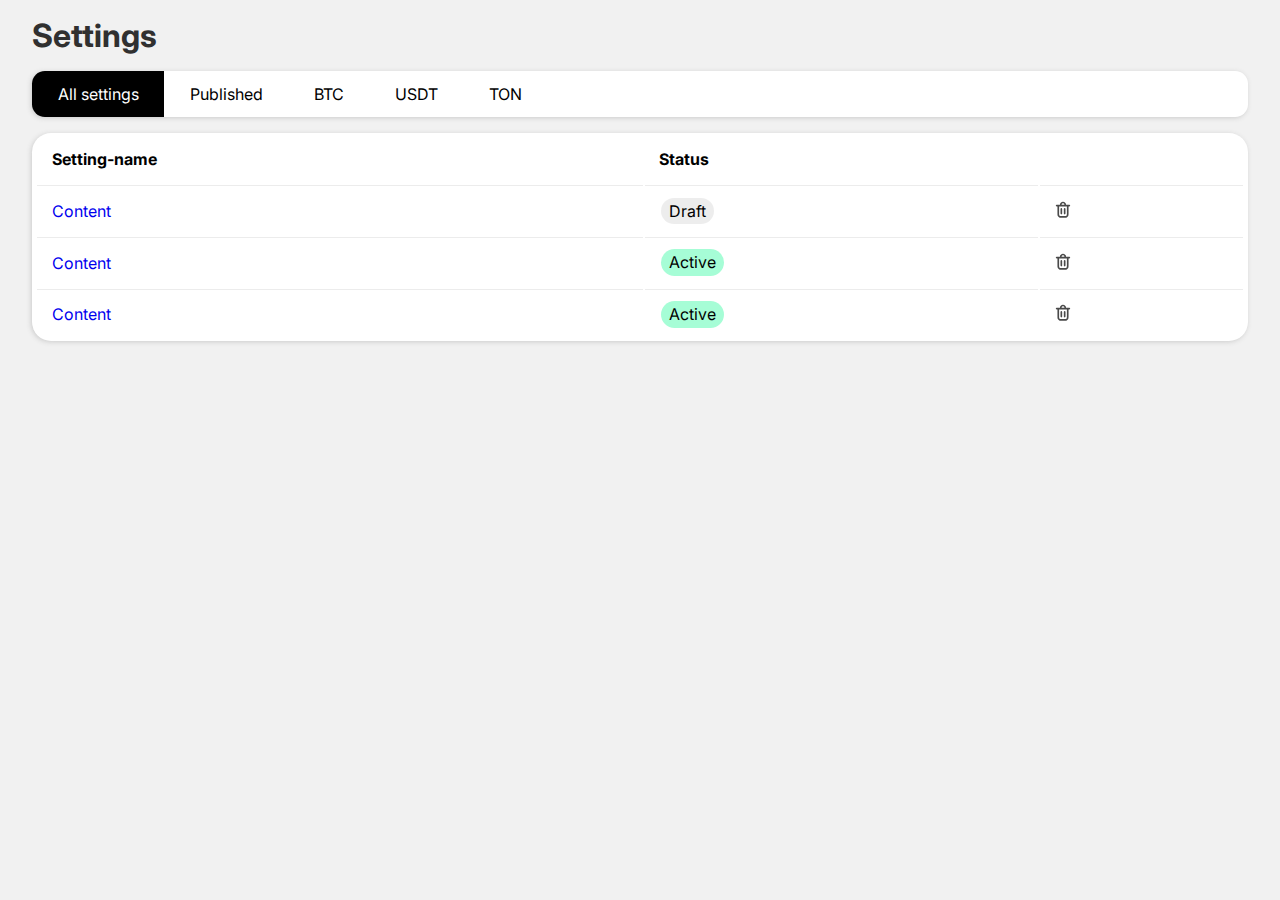
==== index.html @ bea87621 "name3" ====
<!DOCTYPE html>
<html lang="en">
<head>
    <meta charset="UTF-8">
    <meta name="viewport" content="width=device-width, initial-scale=1.0">
    <link rel="stylesheet" href="assets/CSS/main.css">
    <link rel="preconnect" href="https://fonts.googleapis.com">
    <link rel="preconnect" href="https://fonts.gstatic.com" crossorigin>
    <link href="https://fonts.googleapis.com/css2?family=Inter:ital,opsz,wght@0,14..32,100..900;1,14..32,100..900&display=swap" rel="stylesheet">
    
    <title>Shopify</title>
</head>

<body>

    <h1 class="settings">Settings</h1>
    <section class="container">
        <div class="menu">
            <input type="radio" id="btn_all" name="menu" class="menu_radio" checked>
            <label for="btn_all" class="menu_button">All settings</label>
        
            <input type="radio" id="btn_published" name="menu" class="menu_radio">
            <label for="btn_published" class="menu_button">Published</label>
        
            <input type="radio" id="btn_btc" name="menu" class="menu_radio">
            <label for="btn_btc" class="menu_button">BTC</label>
        
            <input type="radio" id="btn_usdt" name="menu" class="menu_radio">
            <label for="btn_usdt" class="menu_button">USDT</label>
        
            <input type="radio" id="btn_ton" name="menu" class="menu_radio">
            <label for="btn_ton" class="menu_button">TON</label>
        </div>
        
        <table class="table">
            <thead>
                <tr>
                <div class="s_n">
                    <th>Setting-name</th>
                    <th>Status</th>
                </div>
                </tr>
            </thead>
            <tbody>
                <tr>
                    <td class="content">
                        <a class="content_link" href="settings-page.html">Content</a>
                    </td>
                    <td class="status">
                        <div>Draft</div>
                    </td>
                    <td>
                        <img class="trash" src="assets/icons/Trash.svg" alt="Delete">
                    </td>
                </tr>
                <tr>
                    <td class="content">
                        <a class="content_link" href="#">Content</a>
                    </td>
                    <td class="status st_active">
                        <div>Active</div>
                    </td>
                    <td>
                        <img class="trash" src="assets/icons/Trash.svg" alt="Delete">
                    </td>
                </tr>
                <tr>
                    <td class="content">
                        <a class="content_link" href="#">Content</a>
                    </td>
                    <td class="status st_active">
                        <div>Active</div>
                    </td>
                    <td>
                        <img class="trash" src="assets/icons/Trash.svg" alt="Delete">
                    </td>
                </tr>
            </tbody>
        </table>
    </section>
</body>
</html>
---- assets/CSS/main.css ----
@charset "UTF-8";
* {
  padding: 0px;
  margin: 0px;
  border: none;
}

*,
*::before,
*::after {
  box-sizing: border-box;
}

/* Links */
a, a:link, a:visited {
  text-decoration: none;
}

a:hover {
  text-decoration: none;
}

/* Common */
aside, nav, footer, header, section, main {
  display: block;
}

h1, h2, h3, h4, h5, h6, p {
  font-size: inherit;
  font-weight: inherit;
}

ul, ul li {
  list-style: none;
}

img {
  vertical-align: top;
}

img, svg {
  height: auto;
}

address {
  font-style: normal;
}

/* Form */
input, textarea, button, select {
  font-family: inherit;
  font-size: inherit;
  color: inherit;
  background-color: transparent;
}

input::-ms-clear {
  display: none;
}

button, input[type=submit] {
  display: inline-block;
  box-shadow: none;
  background-color: transparent;
  background: none;
  cursor: pointer;
}

input:focus, input:active,
button:focus, button:active {
  outline: none;
}

button::-moz-focus-inner {
  padding: 0;
  border: 0;
}

label {
  cursor: pointer;
}

legend {
  display: block;
}

button {
  background: none;
  border: none;
}

/* Медиа-запросы для экранов до 768px */
/* Медиа-запросы для экранов до 480px */
@media (max-width: 480px) {
  .formulas_s {
    margin: 1.4rem 0.8rem !important;
    border-radius: 0.5rem !important;
  }
  .formulas {
    min-width: 22rem !important;
    border-radius: 0.5rem !important;
  }
  .text_input {
    margin: 1rem !important;
    border-radius: 0.5rem !important;
  }
  .menu {
    flex-direction: column;
    width: 100%;
  }
  .link_to_pr {
    justify-content: center;
    width: 100%;
    padding: 0.8rem 1rem;
    background-color: white;
    align-items: center;
    flex-direction: column;
  }
  .link_to_pr a {
    align-items: center;
    text-align: center;
  }
  .link_to_pr div {
    text-align: center;
    background-color: rgba(0, 250, 137, 0.349);
    width: 100%;
    padding: 0.5rem;
  }
  .menu_button:last-child {
    border-bottom-left-radius: 0.8rem;
    border-bottom-right-radius: 0.8rem;
  }
  .menu_radio:first-child + .menu_button {
    border-top-right-radius: 0.8rem !important;
    border-bottom-left-radius: 0 !important;
  }
  .menu_button {
    padding: 0.5rem 0.8rem;
    width: 100%;
    text-align: center;
  }
  .container1 {
    margin: 0 !important;
    padding: 1rem !important;
    display: flex;
    justify-content: center;
    align-items: center;
    flex-direction: column !important;
    gap: 1rem;
  }
  .container1 .buttons {
    flex-direction: column;
    width: 100%;
  }
  .container1 .buttons button {
    border-radius: 0 !important;
    width: 100%;
    padding: 0.4rem;
  }
  .container1 .buttons button:last-child {
    border-bottom-left-radius: 2rem !important;
    border-bottom-right-radius: 2rem !important;
  }
  .flex_0 {
    flex-direction: column !important;
    margin: 1rem !important;
    gap: 0 !important;
  }
  .flex_0 .Formula_sq {
    margin: 0.5rem 0;
    border-radius: 0.5rem !important;
  }
  .flex_0 .Containers_with_books_2 {
    width: 100%;
    gap: 0;
  }
  .buttons_list {
    flex-direction: column;
  }
  .buttons_list button {
    border-radius: 0.5rem !important;
  }
}
body {
  background: #F1F1F1;
  font-family: "Inter";
  margin: 1rem;
}

h1 {
  color: #303030;
  font-size: 2rem;
}

.trash, .pen:hover, .discard:hover, .create_formula:hover, .save:hover {
  cursor: pointer;
}

/* 
-------------------------------------------------------------------
filter-page
-------------------------------------------------------------------
 */
.status {
  padding: 0.5rem;
}

.status div {
  display: inline;
  background-color: rgba(196, 196, 196, 0.3);
  padding: 0.2rem 0.5rem;
  border-radius: 1.2rem;
  margin-left: 0.5rem;
}

.st_active div {
  background-color: rgba(0, 250, 137, 0.349);
}

.settings {
  font-weight: bold;
  margin-top: 2rem;
  font-size: 2rem;
  margin: 1rem;
}

.container {
  margin: 1rem;
}

.table {
  background-color: white;
  border-radius: 1.2rem;
  box-shadow: -1px 1px 5px rgb(204, 204, 204);
  padding: 0 0.2rem;
  width: 100%;
  text-align: left;
  margin: 1rem 0;
  border-color: 1px solid rgba(196, 196, 196, 0.3294117647);
}
.table td {
  border-top: 1px solid rgba(196, 196, 196, 0.3294117647);
}

th, td {
  padding: 0.9rem;
}

.menu {
  background-color: white;
  width: 100%;
  display: flex;
  margin: 1rem 0;
  border-radius: 0.8rem;
  box-shadow: -1px 1px 5px rgb(204, 204, 204);
}

.menu_button {
  padding: 0.8rem 1.6rem;
}

.menu_button:hover {
  background-color: rgba(3, 110, 30, 0.61);
  color: white;
  transition: 0.25s;
}

.menu_button:active {
  background-color: rgba(7, 94, 66, 0.393);
  color: white;
  transition: 0;
}

.menu_radio {
  display: none;
}

.menu_radio:checked + .menu_button {
  background-color: black;
  color: white;
}

.menu_radio:first-child + .menu_button {
  border-radius: 0.8rem;
  border-bottom-right-radius: 0;
  border-top-right-radius: 0;
}

/* 
-------------------------------------------------------------------
settings-page
-------------------------------------------------------------------
*/
.container1 {
  display: flex;
  padding: 1.6rem;
  flex-direction: row;
}

.buttons {
  text-align: right;
  display: flex;
  gap: 0.5rem;
  margin: 0 0.8rem;
}

.link_to_pr {
  text-align: left;
  display: flex;
  flex: 1;
  font-size: 1.1rem;
  margin: 0 1rem;
  gap: 0.8rem;
}

.text_input {
  background-color: white;
  border-radius: 1.2rem;
  box-shadow: -1px 1px 5px rgb(204, 204, 204);
  max-width: 100%;
  padding: 0.8rem;
  margin: 2rem;
  margin-top: 0;
}

.text_i {
  border-collapse: collapse;
  border: 1px solid rgba(196, 196, 196, 0.3294117647);
  padding: 0.6rem;
  border-radius: 0.8rem;
}

.text_i_article {
  color: #303030;
  font-size: 1.2rem;
  margin: 0 0 0.8rem 0;
}

.text_input_lol {
  width: 100%;
}

.discard, .create_formula, .save {
  box-shadow: -1px 1px 5px rgba(229, 229, 229, 0.649);
  display: flex;
  justify-content: center;
  align-items: center;
  font-size: 1.4rem;
  font-weight: bold;
}

.discard {
  background-color: white;
  padding: 0.2rem 0.8rem;
  border-radius: 0.8rem;
}

.discard:hover {
  background-color: #bef2ff;
}

.create_formula {
  background-color: rgb(25, 25, 25);
  padding: 0.2rem 1.2rem;
  border-radius: 0.8rem;
  color: white;
}

.save {
  background-color: rgb(221, 221, 221);
  color: rgb(156, 156, 156);
  padding: 0.2rem 0.8rem;
  border-radius: 0.8rem;
}

.formulas {
  background-color: white;
  border-radius: 1.2rem;
  box-shadow: -1px 1px 5px rgb(204, 204, 204);
  display: flex;
  justify-content: center;
  align-items: center;
  margin: 0 auto;
  min-height: 26rem;
  min-width: 18rem;
  max-width: 40vw;
  height: 44vh;
  flex-direction: column;
  gap: 0.8rem;
}

.t_1 {
  margin: 0 0.5rem;
  font-size: 1.1rem;
  font-weight: bold;
  text-align: center;
}

.b_0 {
  box-shadow: -1px 1px 5px rgba(229, 229, 229, 0.649);
  background-color: rgb(25, 25, 25);
  color: white;
  font-weight: bold;
  padding: 0.4rem;
  width: 2.2rem;
  border-radius: 0.5rem;
}

.image_0 {
  min-height: 10rem;
  height: 23.6vh;
}

.formulas_s {
  background-color: white;
  border-radius: 1.2rem;
  box-shadow: -1px 1px 5px rgb(204, 204, 204);
  padding: 1rem;
  max-width: 100%;
  background-color: white;
  border-radius: 2rem;
  margin: 1.4rem 2.2rem;
}

.table_formulas {
  width: 100%;
  padding: 0.5rem;
  text-align: left;
  font-size: 1rem;
}

.formulas_article {
  font-weight: bold;
  font-size: 2rem;
}

/* 
-------------------------------------------------------------------
formulas-page
-------------------------------------------------------------------
*/
.flex_0 {
  display: flex;
  align-items: flex-start;
  gap: 2.2rem;
  margin: 2rem;
}

.Formula_sq {
  background-color: white;
  border-radius: 1.2rem;
  box-shadow: -1px 1px 5px rgb(204, 204, 204);
  padding: 2rem 1.2rem;
  width: 100%;
}

.Containers_with_books_1 {
  display: flex;
  flex: 1.4;
}

.Containers_with_books_2 {
  display: flex;
  flex: 1;
  flex-direction: column;
  gap: 2.2rem;
}

.article_of_sq {
  margin-bottom: 0.2rem;
}

.t_1_0 {
  margin-bottom: 0.8rem;
}

.t_2_0 {
  margin-top: 0.2rem;
  margin-bottom: 0.85rem;
}

.search_0 {
  border: 1px solid #a5a5a5;
  padding: 0.5rem;
  border-radius: 0.8rem;
  display: flex;
  gap: 0.5rem;
}

.book_container {
  border: 1px solid #a5a5a5;
  padding: 0.9rem;
  display: flex;
  border-radius: 1.2rem;
  flex-direction: column;
  margin-top: 1.6rem;
}

.book_content {
  display: flex;
  gap: 0.8rem;
  padding: 1.1rem;
  border-bottom: 1px solid #d3d3d3;
}

.book_icon {
  border-radius: 0.8rem;
  border: 1px solid #d3d3d3;
}

.book_content_title {
  font-size: 1.1rem;
  font-weight: bold;
  align-self: center;
}

.books_content .book_content:last-child {
  border: none;
}

.book_save_button {
  box-shadow: -1px 1px 5px rgba(229, 229, 229, 0.649);
  display: flex;
  justify-content: center;
  align-items: center;
  width: 100%;
  padding: 0.5rem;
  background-color: rgb(25, 25, 25);
  color: white;
  border-radius: 0.8rem;
}

.books_content {
  overflow: auto;
  max-height: 19rem;
  margin: 0.2rem 0;
}

.checkboxes_list {
  display: flex;
  flex-direction: column;
  align-items: flex-start;
  padding: 0.9rem;
}

.search_0_1 {
  margin: 2rem 0.8rem;
  margin-bottom: 0;
}

.checkbox_square {
  width: 100%;
  display: flex;
  border-bottom: 1px solid #d3d3d3;
}
.checkbox_square .book_content {
  border-bottom: none;
}

.buttons_list {
  width: 100%;
  display: flex;
  gap: 0.2rem;
}

.book_cancel_button {
  box-shadow: -1px 1px 5px rgba(229, 229, 229, 0.649);
  display: flex;
  justify-content: center;
  align-items: center;
  width: 100%;
  background-color: white;
  color: black;
  padding: 0.3rem;
  border-radius: 0.8rem;
  border: 1px solid #d3d3d3;
}

.checkbox_square:last-child {
  border: none;
}

.checkbox_some {
  display: flex;
  flex-direction: column;
  width: 100%;
  border-bottom: 1px solid #d3d3d3;
}

.checkbox_some .checkbox_square {
  padding-left: 2.4rem;
  border: none;
}

.checkbox_some .checkbox_square:first-child {
  padding-left: 0;
}

.checkbox_some:last-child {
  border: none;
}

.checkbox_some .checkbox_square .book_content {
  padding: 0.8rem;
}

.div_with_selected_checkbox {
  display: flex;
  gap: 0.8rem;
  visibility: hidden;
}
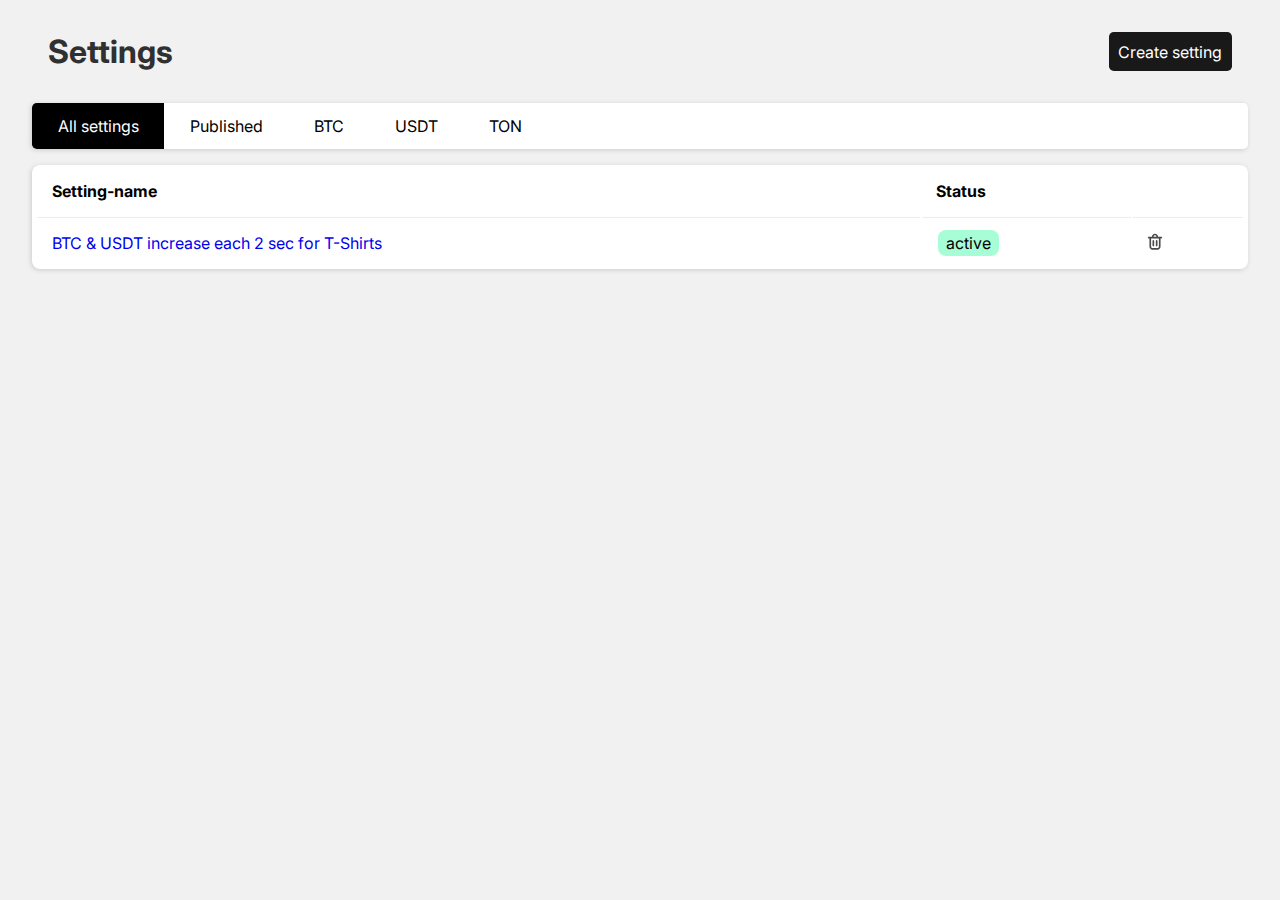
==== commit 31e48fc8: "name5" ====
--- a/index.html
+++ b/index.html
@@ -13,8 +13,15 @@
 
 <body>
 
-    <h1 class="settings">Settings</h1>
     <section class="container">
+        <div class="nav">
+            <h1 class="settings">Settings</h1>
+            <div class="header-controls">
+                <a href="setting.html" class="btn-primary btn" aria-controls="create-setting">
+                    Create setting
+                </a>
+            </div>
+        </div>
         <div class="menu">
             <input type="radio" id="btn_all" name="menu" class="menu_radio" checked>
             <label for="btn_all" class="menu_button">All settings</label>
@@ -31,8 +38,15 @@
             <input type="radio" id="btn_ton" name="menu" class="menu_radio">
             <label for="btn_ton" class="menu_button">TON</label>
         </div>
-        
-        <table class="table">
+
+        <div class="empty-state setting_em">
+            <div class="image"><img class="image_0" src="assets/icons/Illustration.svg" alt="EMPTY"></div>
+            <div class="t_1">Oopsie, seems that you have no settings yet</div>
+            <div class="t_2">Create your first setting!</div>
+            <a href="setting.html" class="b_0 btn-primary" aria-controls="create-setting">+</a>
+        </div>
+        <!-- shablon -->
+        <table class="table settings-table">
             <thead>
                 <tr>
                 <div class="s_n">
@@ -41,42 +55,185 @@
                 </div>
                 </tr>
             </thead>
-            <tbody>
-                <tr>
+            <tbody class="settings-list">
+                <tr class="setting-line hidden" id="setting-line-template">
                     <td class="content">
-                        <a class="content_link" href="settings-page.html">Content</a>
+                        <a class="content_link setting-link" href="setting.html">
+                            2 sec for T-Shirts
+                        </a>
                     </td>
                     <td class="status">
-                        <div>Draft</div>
+                        <div class="st_active status-badge setting-status-badge ">active</div>
                     </td>
                     <td>
-                        <img class="trash" src="assets/icons/Trash.svg" alt="Delete">
-                    </td>
-                </tr>
-                <tr>
-                    <td class="content">
-                        <a class="content_link" href="#">Content</a>
-                    </td>
-                    <td class="status st_active">
-                        <div>Active</div>
-                    </td>
-                    <td>
-                        <img class="trash" src="assets/icons/Trash.svg" alt="Delete">
-                    </td>
-                </tr>
-                <tr>
-                    <td class="content">
-                        <a class="content_link" href="#">Content</a>
-                    </td>
-                    <td class="status st_active">
-                        <div>Active</div>
-                    </td>
-                    <td>
-                        <img class="trash" src="assets/icons/Trash.svg" alt="Delete">
+                        <img class="trash" src="assets/icons/Trash.svg" alt="Delete" aria-controls="create-remove">
                     </td>
                 </tr>
             </tbody>
         </table>
     </section>
+    <script type="application/json" id="state">
+        {
+            "currencies": [
+                {
+                    "id": 1,
+                    "title": "BTC",
+                    "value": 0.0001
+                },
+                {
+                    "id": 2,
+                    "title": "USDT",
+                    "value": 1
+                }
+            ],
+            "settings": [
+                {
+                    "id": 1,
+                    "title": "BTC & USDT increase each 2 sec for T-Shirts",
+                    "status": "active",
+                    "formulas": [
+                        {
+                            "id": 1,
+                            "title": "BTC in used for T-Shirts",
+                            "formula": "X * Y",
+                            "frequency": 2000,
+                            "currency": "BTC",
+                            "targets": {
+                                "collectionsIds": [
+                                    1,
+                                    2
+                                ],
+                                "products": [
+                                    {
+                                        "id": 1,
+                                        "variantsIds": [
+                                            1,
+                                            2
+                                        ]
+                                    }
+                                ]
+                            }
+                        },
+                        {
+                            "id": 1,
+                            "title": "USDT in used for hoodies",
+                            "formula": "X + Y",
+                            "frequency": 2000,
+                            "currency": "USDT",
+                            "targets": {
+                                "collectionsIds": [
+                                    3,
+                                    4
+                                ],
+                                "products": [
+                                    {
+                                        "id": 3,
+                                        "variants": [
+                                            1,
+                                            2,
+                                            3
+                                        ]
+                                    }
+                                ]
+                            }
+                        }
+                    ]
+                }
+            ],
+            "collections": [
+                {
+                    "id": 1,
+                    "title": "T-Shirts"
+                },
+                {
+                    "id": 2,
+                    "title": "Hoodies"
+                },
+                {
+                    "id": 3,
+                    "title": "Socks"
+                },
+                {
+                    "id": 4,
+                    "title": "Caps"
+                }
+            ],
+            "products": [
+                {
+                    "id": 1,
+                    "title": "Product 1",
+                    "price": 11,
+                    "variants": [
+                        {
+                            "id": 1,
+                            "title": "Black",
+                            "price": 11
+                        },
+                        {
+                            "id": 2,
+                            "title": "Red",
+                            "price": 12
+                        },
+                        {
+                            "id": 3,
+                            "title": "White",
+                            "price": 13
+                        }
+                    ]
+                },
+                {
+                    "id": 2,
+                    "title": "Product 2",
+                    "price": 15,
+                    "variants": []
+                },
+                {
+                    "id": 3,
+                    "title": "Product 3",
+                    "price": 20.99,
+                    "variants": [
+                        {
+                            "id": 1,
+                            "title": "Black",
+                            "price": 29.99
+                        },
+                        {
+                            "id": 2,
+                            "title": "Red",
+                            "price": 20.99
+                        },
+                        {
+                            "id": 3,
+                            "title": "White",
+                            "price": 29.99
+                        }
+                    ]
+                },
+                {
+                    "id": 4,
+                    "title": "Product 4",
+                    "price": 50,
+                    "variants": [
+                        {
+                            "id": 1,
+                            "title": "XXL",
+                            "price": 55.99
+                        },
+                        {
+                            "id": 2,
+                            "title": "XL",
+                            "price": 51.99
+                        },
+                        {
+                            "id": 3,
+                            "title": "L",
+                            "price": 50
+                        }
+                    ]
+                }
+            ]
+        }        
+    </script>
+    <script src="./assets/src/scripts/settings-page.js"></script>
 </body>
 </html>--- a/assets/CSS/main.css
+++ b/assets/CSS/main.css
@@ -127,11 +127,11 @@
     padding: 0.5rem;
   }
   .menu_button:last-child {
-    border-bottom-left-radius: 0.8rem;
-    border-bottom-right-radius: 0.8rem;
+    border-bottom-left-radius: 0.3rem;
+    border-bottom-right-radius: 0.3rem;
   }
   .menu_radio:first-child + .menu_button {
-    border-top-right-radius: 0.8rem !important;
+    border-top-right-radius: 0.3rem !important;
     border-bottom-left-radius: 0 !important;
   }
   .menu_button {
@@ -209,12 +209,12 @@
   display: inline;
   background-color: rgba(196, 196, 196, 0.3);
   padding: 0.2rem 0.5rem;
-  border-radius: 1.2rem;
+  border-radius: 0.5rem;
   margin-left: 0.5rem;
 }
 
-.st_active div {
-  background-color: rgba(0, 250, 137, 0.349);
+.st_active {
+  background-color: rgba(0, 250, 137, 0.349) !important;
 }
 
 .settings {
@@ -230,7 +230,7 @@
 
 .table {
   background-color: white;
-  border-radius: 1.2rem;
+  border-radius: 0.5rem;
   box-shadow: -1px 1px 5px rgb(204, 204, 204);
   padding: 0 0.2rem;
   width: 100%;
@@ -251,7 +251,7 @@
   width: 100%;
   display: flex;
   margin: 1rem 0;
-  border-radius: 0.8rem;
+  border-radius: 0.3rem;
   box-shadow: -1px 1px 5px rgb(204, 204, 204);
 }
 
@@ -281,7 +281,7 @@
 }
 
 .menu_radio:first-child + .menu_button {
-  border-radius: 0.8rem;
+  border-radius: 0.3rem;
   border-bottom-right-radius: 0;
   border-top-right-radius: 0;
 }
@@ -315,7 +315,7 @@
 
 .text_input {
   background-color: white;
-  border-radius: 1.2rem;
+  border-radius: 0.5rem;
   box-shadow: -1px 1px 5px rgb(204, 204, 204);
   max-width: 100%;
   padding: 0.8rem;
@@ -327,7 +327,7 @@
   border-collapse: collapse;
   border: 1px solid rgba(196, 196, 196, 0.3294117647);
   padding: 0.6rem;
-  border-radius: 0.8rem;
+  border-radius: 0.3rem;
 }
 
 .text_i_article {
@@ -352,7 +352,7 @@
 .discard {
   background-color: white;
   padding: 0.2rem 0.8rem;
-  border-radius: 0.8rem;
+  border-radius: 0.3rem;
 }
 
 .discard:hover {
@@ -362,7 +362,7 @@
 .create_formula {
   background-color: rgb(25, 25, 25);
   padding: 0.2rem 1.2rem;
-  border-radius: 0.8rem;
+  border-radius: 0.3rem;
   color: white;
 }
 
@@ -370,12 +370,12 @@
   background-color: rgb(221, 221, 221);
   color: rgb(156, 156, 156);
   padding: 0.2rem 0.8rem;
-  border-radius: 0.8rem;
-}
-
-.formulas {
-  background-color: white;
-  border-radius: 1.2rem;
+  border-radius: 0.3rem;
+}
+
+.empty-state {
+  background-color: white;
+  border-radius: 0.5rem;
   box-shadow: -1px 1px 5px rgb(204, 204, 204);
   display: flex;
   justify-content: center;
@@ -398,6 +398,9 @@
 
 .b_0 {
   box-shadow: -1px 1px 5px rgba(229, 229, 229, 0.649);
+  display: flex;
+  justify-content: center;
+  align-items: center;
   background-color: rgb(25, 25, 25);
   color: white;
   font-weight: bold;
@@ -413,7 +416,7 @@
 
 .formulas_s {
   background-color: white;
-  border-radius: 1.2rem;
+  border-radius: 0.5rem;
   box-shadow: -1px 1px 5px rgb(204, 204, 204);
   padding: 1rem;
   max-width: 100%;
@@ -448,7 +451,7 @@
 
 .Formula_sq {
   background-color: white;
-  border-radius: 1.2rem;
+  border-radius: 0.5rem;
   box-shadow: -1px 1px 5px rgb(204, 204, 204);
   padding: 2rem 1.2rem;
   width: 100%;
@@ -482,7 +485,7 @@
 .search_0 {
   border: 1px solid #a5a5a5;
   padding: 0.5rem;
-  border-radius: 0.8rem;
+  border-radius: 0.3rem;
   display: flex;
   gap: 0.5rem;
 }
@@ -491,7 +494,7 @@
   border: 1px solid #a5a5a5;
   padding: 0.9rem;
   display: flex;
-  border-radius: 1.2rem;
+  border-radius: 0.5rem;
   flex-direction: column;
   margin-top: 1.6rem;
 }
@@ -504,7 +507,7 @@
 }
 
 .book_icon {
-  border-radius: 0.8rem;
+  border-radius: 0.3rem;
   border: 1px solid #d3d3d3;
 }
 
@@ -527,7 +530,7 @@
   padding: 0.5rem;
   background-color: rgb(25, 25, 25);
   color: white;
-  border-radius: 0.8rem;
+  border-radius: 0.3rem;
 }
 
 .books_content {
@@ -572,7 +575,7 @@
   background-color: white;
   color: black;
   padding: 0.3rem;
-  border-radius: 0.8rem;
+  border-radius: 0.3rem;
   border: 1px solid #d3d3d3;
 }
 
@@ -608,4 +611,33 @@
   display: flex;
   gap: 0.8rem;
   visibility: hidden;
+}
+
+.nav {
+  display: flex;
+  justify-content: space-between;
+  align-items: center;
+}
+
+.btn-primary {
+  padding: 0.6rem;
+  background-color: rgb(25, 25, 25);
+  color: white;
+  margin-right: 1rem;
+  border-radius: 0.3rem;
+}
+
+.shablon {
+  display: none;
+}
+
+.setting_em {
+  min-height: 26rem;
+  min-width: 18rem;
+  max-width: 50vw;
+  height: 64vh;
+}
+
+.hidden {
+  display: none;
 }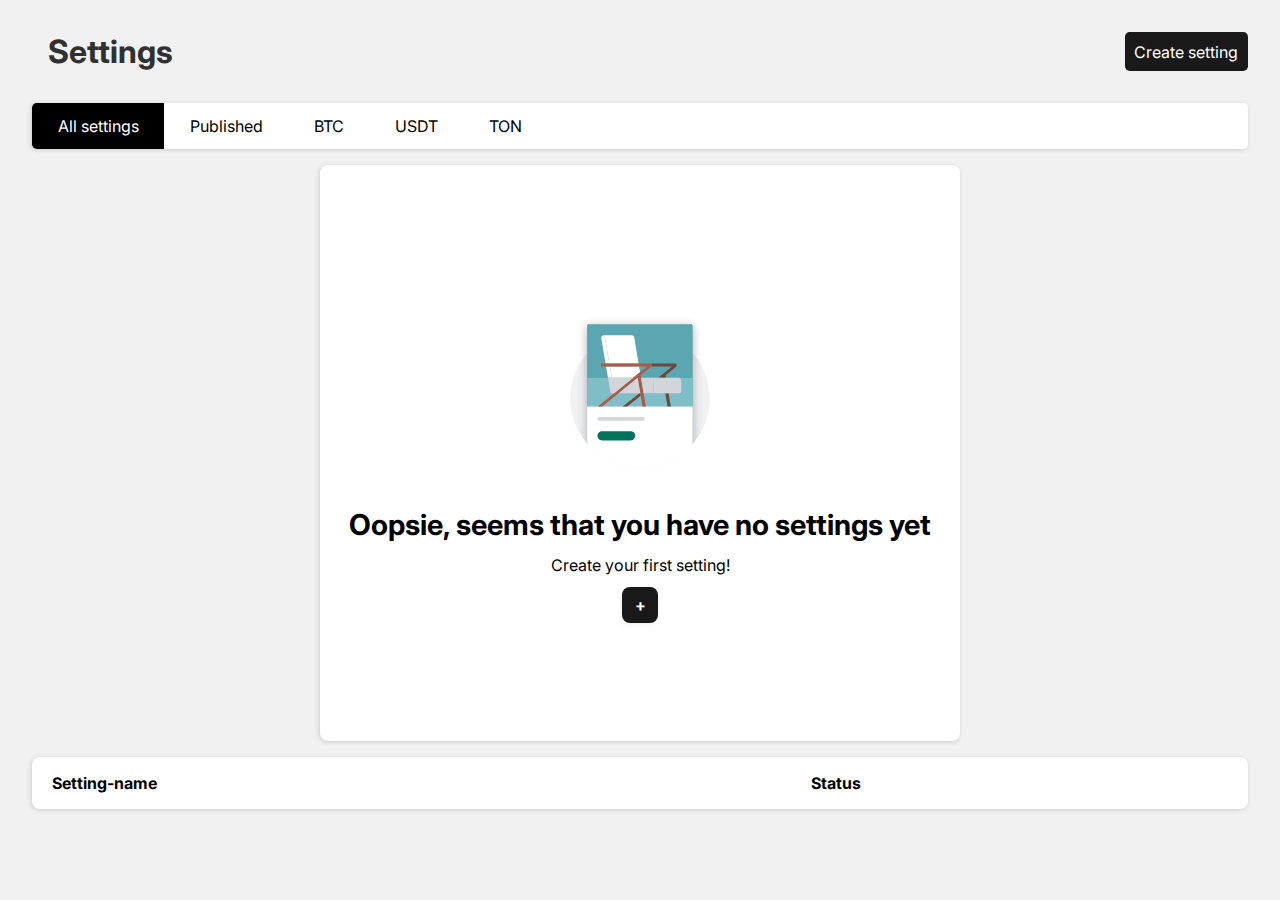
==== commit cadd47bc: "name6" ====
--- a/index.html
+++ b/index.html
@@ -39,11 +39,11 @@
             <label for="btn_ton" class="menu_button">TON</label>
         </div>
 
-        <div class="empty-state setting_em">
+        <div class="empty-state">
             <div class="image"><img class="image_0" src="assets/icons/Illustration.svg" alt="EMPTY"></div>
             <div class="t_1">Oopsie, seems that you have no settings yet</div>
             <div class="t_2">Create your first setting!</div>
-            <a href="setting.html" class="b_0 btn-primary" aria-controls="create-setting">+</a>
+            <button href="setting.html" class="b_0" aria-controls="create-setting">+</button>
         </div>
         <!-- shablon -->
         <table class="table settings-table">
--- a/assets/CSS/main.css
+++ b/assets/CSS/main.css
@@ -260,7 +260,7 @@
 }
 
 .menu_button:hover {
-  background-color: rgba(3, 110, 30, 0.61);
+  background-color: rgb(255, 0, 0);
   color: white;
   transition: 0.25s;
 }
@@ -301,7 +301,7 @@
   text-align: right;
   display: flex;
   gap: 0.5rem;
-  margin: 0 0.8rem;
+  margin: 0 0.5rem;
 }
 
 .link_to_pr {
@@ -309,7 +309,7 @@
   display: flex;
   flex: 1;
   font-size: 1.1rem;
-  margin: 0 1rem;
+  margin: 0 0.5rem;
   gap: 0.8rem;
 }
 
@@ -355,10 +355,6 @@
   border-radius: 0.3rem;
 }
 
-.discard:hover {
-  background-color: #bef2ff;
-}
-
 .create_formula {
   background-color: rgb(25, 25, 25);
   padding: 0.2rem 1.2rem;
@@ -367,10 +363,14 @@
 }
 
 .save {
-  background-color: rgb(221, 221, 221);
-  color: rgb(156, 156, 156);
+  background-color: rgb(25, 25, 25);
+  color: white;
   padding: 0.2rem 0.8rem;
   border-radius: 0.3rem;
+}
+
+.discard:hover, .save:hover, .create_formula:hover {
+  opacity: 0.95;
 }
 
 .empty-state {
@@ -383,15 +383,15 @@
   margin: 0 auto;
   min-height: 26rem;
   min-width: 18rem;
-  max-width: 40vw;
-  height: 44vh;
+  max-width: 50vw;
+  height: 64vh;
   flex-direction: column;
   gap: 0.8rem;
 }
 
 .t_1 {
   margin: 0 0.5rem;
-  font-size: 1.1rem;
+  font-size: 1.8rem;
   font-weight: bold;
   text-align: center;
 }
@@ -404,7 +404,7 @@
   background-color: rgb(25, 25, 25);
   color: white;
   font-weight: bold;
-  padding: 0.4rem;
+  padding: 0.5rem;
   width: 2.2rem;
   border-radius: 0.5rem;
 }
@@ -421,8 +421,12 @@
   padding: 1rem;
   max-width: 100%;
   background-color: white;
-  border-radius: 2rem;
-  margin: 1.4rem 2.2rem;
+  border-radius: 0.5rem;
+  margin: 1.4rem 2rem;
+}
+
+.linkToFormulasPage:hover {
+  cursor: pointer;
 }
 
 .table_formulas {
@@ -620,24 +624,20 @@
 }
 
 .btn-primary {
+  background-color: rgb(25, 25, 25);
+  color: white;
+  border-radius: 0.3rem;
   padding: 0.6rem;
-  background-color: rgb(25, 25, 25);
-  color: white;
-  margin-right: 1rem;
-  border-radius: 0.3rem;
 }
 
 .shablon {
   display: none;
 }
 
-.setting_em {
-  min-height: 26rem;
-  min-width: 18rem;
-  max-width: 50vw;
-  height: 64vh;
-}
-
 .hidden {
   display: none;
+}
+
+#home {
+  cursor: pointer;
 }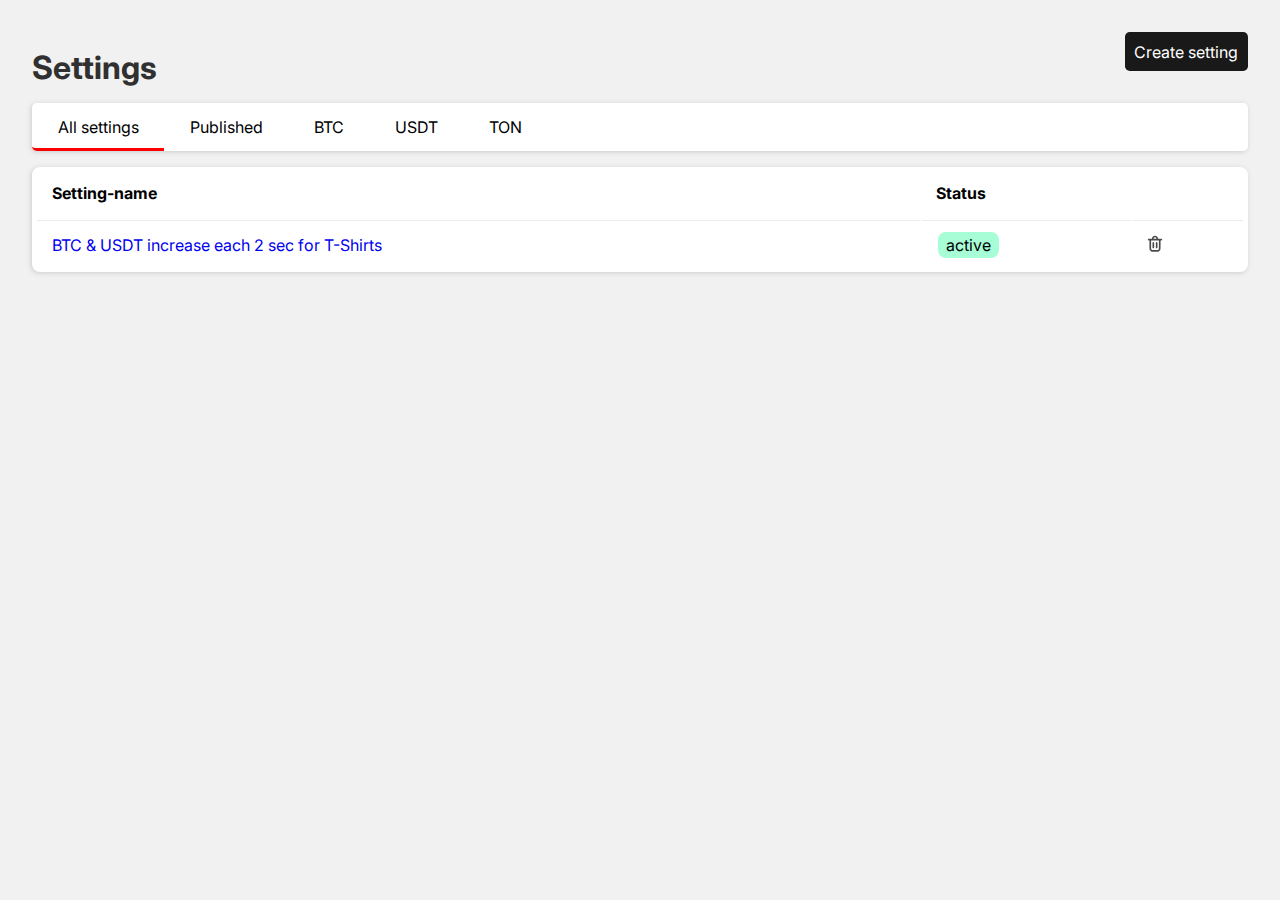
==== commit 067c9b8d: "name8" ====
--- a/index.html
+++ b/index.html
@@ -72,168 +72,6 @@
             </tbody>
         </table>
     </section>
-    <script type="application/json" id="state">
-        {
-            "currencies": [
-                {
-                    "id": 1,
-                    "title": "BTC",
-                    "value": 0.0001
-                },
-                {
-                    "id": 2,
-                    "title": "USDT",
-                    "value": 1
-                }
-            ],
-            "settings": [
-                {
-                    "id": 1,
-                    "title": "BTC & USDT increase each 2 sec for T-Shirts",
-                    "status": "active",
-                    "formulas": [
-                        {
-                            "id": 1,
-                            "title": "BTC in used for T-Shirts",
-                            "formula": "X * Y",
-                            "frequency": 2000,
-                            "currency": "BTC",
-                            "targets": {
-                                "collectionsIds": [
-                                    1,
-                                    2
-                                ],
-                                "products": [
-                                    {
-                                        "id": 1,
-                                        "variantsIds": [
-                                            1,
-                                            2
-                                        ]
-                                    }
-                                ]
-                            }
-                        },
-                        {
-                            "id": 1,
-                            "title": "USDT in used for hoodies",
-                            "formula": "X + Y",
-                            "frequency": 2000,
-                            "currency": "USDT",
-                            "targets": {
-                                "collectionsIds": [
-                                    3,
-                                    4
-                                ],
-                                "products": [
-                                    {
-                                        "id": 3,
-                                        "variants": [
-                                            1,
-                                            2,
-                                            3
-                                        ]
-                                    }
-                                ]
-                            }
-                        }
-                    ]
-                }
-            ],
-            "collections": [
-                {
-                    "id": 1,
-                    "title": "T-Shirts"
-                },
-                {
-                    "id": 2,
-                    "title": "Hoodies"
-                },
-                {
-                    "id": 3,
-                    "title": "Socks"
-                },
-                {
-                    "id": 4,
-                    "title": "Caps"
-                }
-            ],
-            "products": [
-                {
-                    "id": 1,
-                    "title": "Product 1",
-                    "price": 11,
-                    "variants": [
-                        {
-                            "id": 1,
-                            "title": "Black",
-                            "price": 11
-                        },
-                        {
-                            "id": 2,
-                            "title": "Red",
-                            "price": 12
-                        },
-                        {
-                            "id": 3,
-                            "title": "White",
-                            "price": 13
-                        }
-                    ]
-                },
-                {
-                    "id": 2,
-                    "title": "Product 2",
-                    "price": 15,
-                    "variants": []
-                },
-                {
-                    "id": 3,
-                    "title": "Product 3",
-                    "price": 20.99,
-                    "variants": [
-                        {
-                            "id": 1,
-                            "title": "Black",
-                            "price": 29.99
-                        },
-                        {
-                            "id": 2,
-                            "title": "Red",
-                            "price": 20.99
-                        },
-                        {
-                            "id": 3,
-                            "title": "White",
-                            "price": 29.99
-                        }
-                    ]
-                },
-                {
-                    "id": 4,
-                    "title": "Product 4",
-                    "price": 50,
-                    "variants": [
-                        {
-                            "id": 1,
-                            "title": "XXL",
-                            "price": 55.99
-                        },
-                        {
-                            "id": 2,
-                            "title": "XL",
-                            "price": 51.99
-                        },
-                        {
-                            "id": 3,
-                            "title": "L",
-                            "price": 50
-                        }
-                    ]
-                }
-            ]
-        }        
-    </script>
-    <script src="./assets/src/scripts/settings-page.js"></script>
+    <script src="assets/src/scripts/index.js"></script>
 </body>
 </html>--- a/assets/CSS/main.css
+++ b/assets/CSS/main.css
@@ -92,6 +92,9 @@
 /* Медиа-запросы для экранов до 768px */
 /* Медиа-запросы для экранов до 480px */
 @media (max-width: 480px) {
+  .menu {
+    max-height: none !important;
+  }
   .formulas_s {
     margin: 1.4rem 0.8rem !important;
     border-radius: 0.5rem !important;
@@ -221,7 +224,6 @@
   font-weight: bold;
   margin-top: 2rem;
   font-size: 2rem;
-  margin: 1rem;
 }
 
 .container {
@@ -249,6 +251,7 @@
 .menu {
   background-color: white;
   width: 100%;
+  max-height: 3rem;
   display: flex;
   margin: 1rem 0;
   border-radius: 0.3rem;
@@ -256,7 +259,7 @@
 }
 
 .menu_button {
-  padding: 0.8rem 1.6rem;
+  padding: 0.9rem 1.6rem;
 }
 
 .menu_button:hover {
@@ -276,8 +279,7 @@
 }
 
 .menu_radio:checked + .menu_button {
-  background-color: black;
-  color: white;
+  border-bottom: 3px solid rgb(255, 0, 0);
 }
 
 .menu_radio:first-child + .menu_button {
@@ -507,12 +509,12 @@
   display: flex;
   gap: 0.8rem;
   padding: 1.1rem;
-  border-bottom: 1px solid #d3d3d3;
+  border-bottom: 1px solid rgba(208, 208, 208, 0.462745098);
 }
 
 .book_icon {
   border-radius: 0.3rem;
-  border: 1px solid #d3d3d3;
+  border: 1px solid rgba(208, 208, 208, 0.462745098);
 }
 
 .book_content_title {
@@ -538,8 +540,8 @@
 }
 
 .books_content {
-  overflow: auto;
-  max-height: 19rem;
+  overflow: hidden;
+  max-height: 14.25rem;
   margin: 0.2rem 0;
 }
 
@@ -558,7 +560,7 @@
 .checkbox_square {
   width: 100%;
   display: flex;
-  border-bottom: 1px solid #d3d3d3;
+  border-bottom: 1px solid rgba(208, 208, 208, 0.462745098);
 }
 .checkbox_square .book_content {
   border-bottom: none;
@@ -580,7 +582,7 @@
   color: black;
   padding: 0.3rem;
   border-radius: 0.3rem;
-  border: 1px solid #d3d3d3;
+  border: 1px solid rgba(208, 208, 208, 0.462745098);
 }
 
 .checkbox_square:last-child {
@@ -591,7 +593,7 @@
   display: flex;
   flex-direction: column;
   width: 100%;
-  border-bottom: 1px solid #d3d3d3;
+  border-bottom: 1px solid rgba(208, 208, 208, 0.462745098);
 }
 
 .checkbox_some .checkbox_square {
@@ -640,4 +642,21 @@
 
 #home {
   cursor: pointer;
+}
+
+.t-stylish {
+  padding: 0.5rem 0 0.5rem 0;
+  text-align: center;
+  color: rgb(113, 113, 113);
+  border-bottom: 1px solid rgba(208, 208, 208, 0.462745098);
+}
+
+.book_input {
+  display: none;
+}
+
+.book_radio {
+  display: flex;
+  gap: 0.8rem;
+  width: 100%;
 }